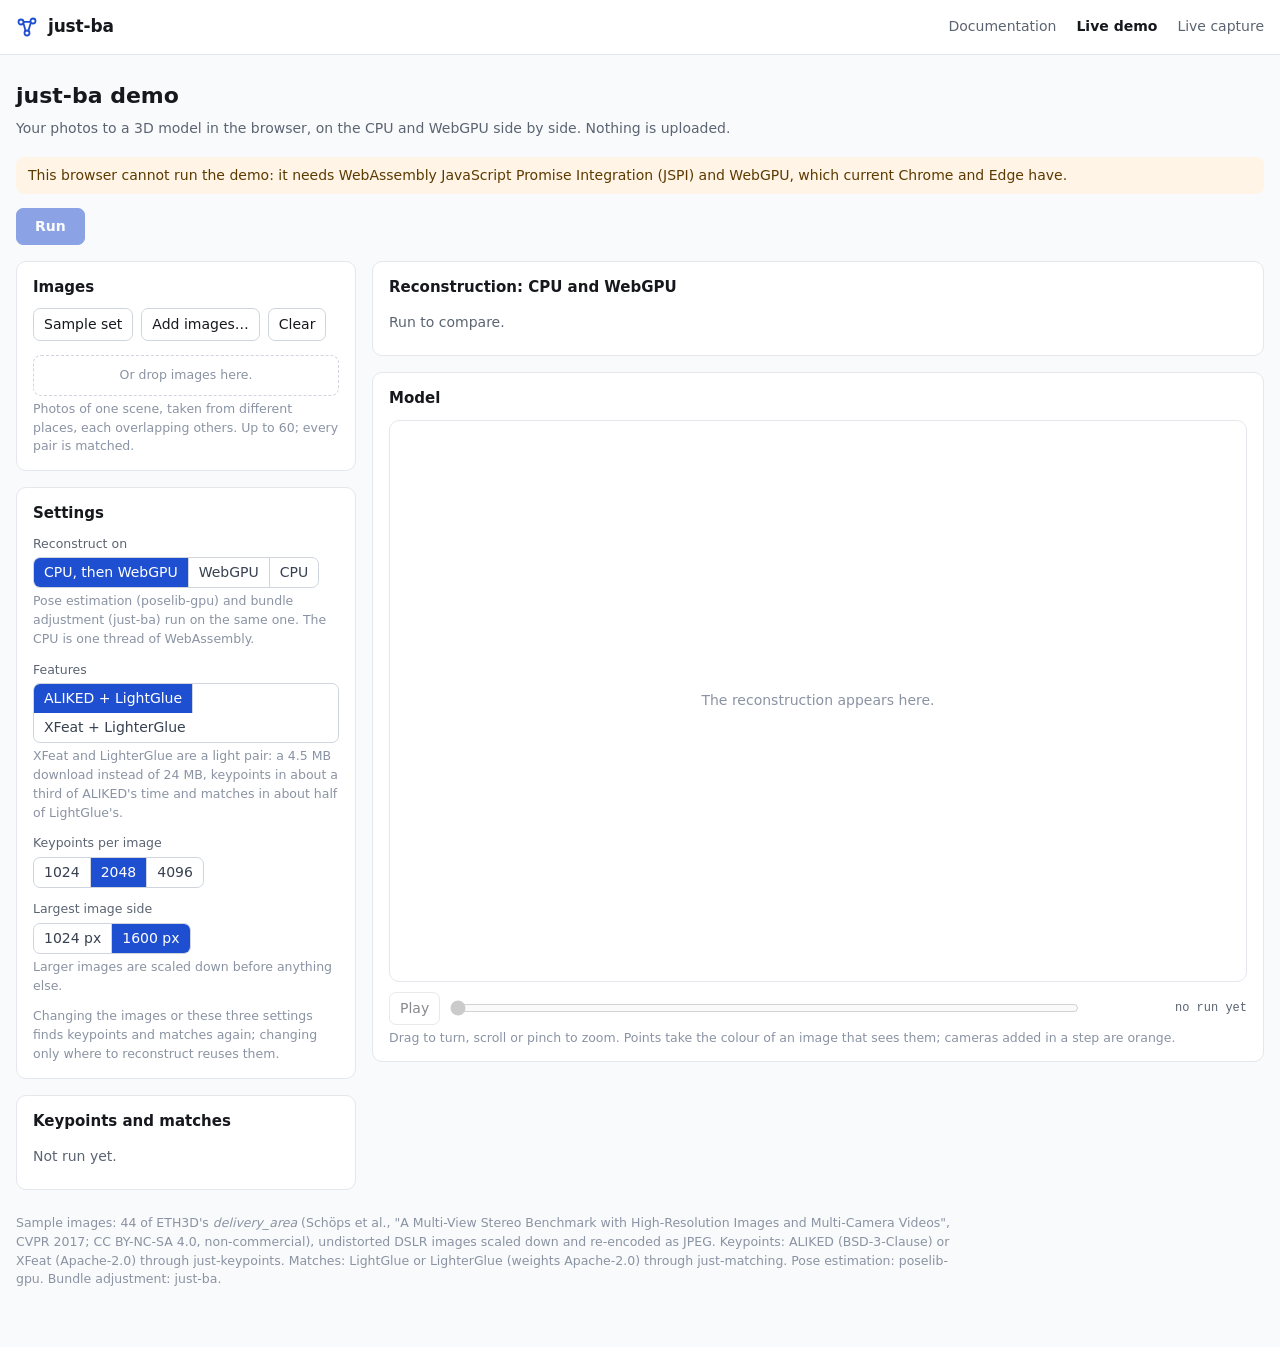
==== demo/web/index.html @ ca1327f6 "Demo: just-matching's module with the tuned LighterGlue attention re-pinned Co-Authored-By: Claude O" ====
<!doctype html>
<html lang="en">
<head>
<meta charset="utf-8">
<meta name="viewport" content="width=device-width, initial-scale=1">
<meta name="color-scheme" content="light dark">
<title>Live demo · just-ba</title>
<meta name="description" content="Structure from motion on your photos in the browser: keypoints and matches on WebGPU, then incremental reconstruction with just-ba's bundle adjustment on the CPU or WebGPU, timed side by side.">
<link rel="modulepreload" href="jba_demo.js">
<style>
  :root {
    --page: #f9fafb; --panel: #ffffff; --text: #16181d; --body: #374151; --muted: #5b6472; --faint: #8a93a3;
    --line: #e4e7ec; --field: #d0d5dd; --empty: #eef0f3; --accent: #1f4fd1; --on-accent: #ffffff;
    --ok: #0f7a4a; --bad: #b42318; --warn-bg: #fff4e5; --warn-text: #5c3a00;
    --view: #ffffff; --point: #6b7280; --cam: #16181d; --cam-new: #d9480f; --bar: #1f4fd1; --bar-2: #9aa3b2;
    --sans: Inter, system-ui, -apple-system, "Segoe UI", sans-serif;
    --mono: "IBM Plex Mono", ui-monospace, SFMono-Regular, Menlo, Consolas, monospace;
  }
  @media (prefers-color-scheme: dark) {
    :root {
      --page: #0f1115; --panel: #161a20; --text: #eef0f3; --body: #c9ced6; --muted: #9aa3b2; --faint: #7c8594;
      --line: #262b33; --field: #343b46; --empty: #1c2128; --accent: #7aa2ff; --on-accent: #0f1115;
      --ok: #a5d6a7; --bad: #ff8a80; --warn-bg: #2a1d0c; --warn-text: #f3d9b1;
      --view: #0b0d11; --point: #8a93a3; --cam: #eef0f3; --cam-new: #ff8a50; --bar: #7aa2ff; --bar-2: #5b6472;
    }
  }
  * { box-sizing: border-box; }
  [hidden] { display: none !important; }
  body { margin: 0; background: var(--page); color: var(--body); font: 14px/1.5 var(--sans); }
  a { color: var(--accent); }

  /* The site's top bar, as on the documentation pages. */
  .jb-skip { position: absolute; left: -9999px; top: 8px; z-index: 10; }
  .jb-skip:focus { left: 12px; background: var(--panel); padding: 6px 12px; border-radius: 6px; border: 1px solid var(--line); }
  .jb-top { border-bottom: 1px solid var(--line); background: var(--panel); }
  .jb-top-in { max-width: 1320px; margin: 0 auto; padding: 14px 16px; display: flex; flex-wrap: wrap; align-items: center; gap: 12px 20px; }
  .jb-top a { text-decoration: none; }
  .jb-top a:hover { text-decoration: underline; }
  a.jb-brand { display: flex; align-items: center; gap: 10px; color: var(--text); font-weight: 700; font-size: 17px; letter-spacing: -0.01em; }
  a.jb-brand:hover { text-decoration: none; }
  .jb-brand svg { color: var(--accent); }
  .jb-grow { flex: 1 1 60px; }
  a.jb-toplink { font-size: 14px; color: var(--muted); }
  a.jb-toplink[aria-current="page"] { color: var(--text); font-weight: 600; }

  main { max-width: 1320px; margin: 0 auto; padding: 24px 16px 48px; }
  h1 { color: var(--text); font-size: 22px; margin: 0 0 6px; }
  h2 { color: var(--text); font-size: 15px; margin: 0 0 10px; }
  p { margin: 4px 0 10px; }
  .lede { color: var(--muted); max-width: 90ch; margin-bottom: 18px; }
  .notice { background: var(--warn-bg); color: var(--warn-text); border-radius: 8px; padding: 8px 12px; margin: 0 0 14px; }
  .runbar { display: flex; flex-wrap: wrap; align-items: center; gap: 10px 14px; margin-bottom: 16px; }
  #status { color: var(--text); font-weight: 500; }
  #status.error { color: var(--bad); }
  progress { width: 220px; height: 8px; accent-color: var(--accent); }
  .layout { display: grid; grid-template-columns: 340px minmax(0, 1fr); gap: 16px; align-items: start; }
  @media (max-width: 920px) { .layout { grid-template-columns: minmax(0, 1fr); } }
  .panel { background: var(--panel); border: 1px solid var(--line); border-radius: 10px; padding: 14px 16px; margin-bottom: 16px; }
  .field { margin: 0 0 12px; }
  .field > .label { display: block; color: var(--muted); font-size: 12.5px; margin-bottom: 4px; }
  .hint { color: var(--faint); font-size: 12.5px; margin: 4px 0 0; }
  .row { display: flex; gap: 8px; flex-wrap: wrap; align-items: center; }
  button, select {
    font: inherit; color: var(--text); background: var(--panel); border: 1px solid var(--field); border-radius: 7px; padding: 5px 10px;
  }
  button { cursor: pointer; }
  button:hover:not(:disabled) { border-color: var(--faint); }
  button:disabled { opacity: 0.5; cursor: default; }
  button.primary { background: var(--accent); color: var(--on-accent); border-color: var(--accent); font-weight: 600; padding: 7px 18px; }
  .seg { display: inline-flex; border: 1px solid var(--field); border-radius: 7px; overflow: hidden; flex-wrap: wrap; }
  .seg label { padding: 4px 10px; cursor: pointer; border-right: 1px solid var(--field); user-select: none; }
  .seg label:last-child { border-right: 0; }
  .seg input { position: absolute; opacity: 0; pointer-events: none; }
  .seg label:has(input:checked) { background: var(--accent); color: var(--on-accent); }
  .seg label:has(input:disabled) { opacity: 0.45; cursor: default; }
  .seg label:has(input:focus-visible) { outline: 2px solid var(--accent); outline-offset: -2px; }
  .thumbs { display: grid; grid-template-columns: repeat(auto-fill, minmax(58px, 1fr)); gap: 5px; margin: 10px 0 4px; max-height: 330px; overflow-y: auto; }
  .thumb { position: relative; aspect-ratio: 3 / 2; border-radius: 5px; overflow: hidden; background: var(--empty); }
  .thumb canvas { width: 100%; height: 100%; display: block; }
  .thumb span { position: absolute; left: 3px; bottom: 3px; font-size: 10.5px; line-height: 1; padding: 2px 4px; border-radius: 4px;
                background: rgba(0, 0, 0, 0.6); color: #fff; font-variant-numeric: tabular-nums; }
  .thumb.out canvas { opacity: 0.3; }
  .thumb.out::after { content: "not registered"; position: absolute; inset: auto 0 0 0; top: 30%; text-align: center; font-size: 10px; color: var(--bad); font-weight: 600; }
  .drop { border: 1.5px dashed var(--field); border-radius: 8px; padding: 10px; text-align: center; color: var(--faint); font-size: 12.5px; }
  .drop.over { border-color: var(--accent); color: var(--accent); }
  table { border-collapse: collapse; width: 100%; font-variant-numeric: tabular-nums; }
  th, td { padding: 4px 8px 4px 0; border-bottom: 1px solid var(--line); text-align: left; vertical-align: baseline; }
  th { color: var(--muted); font-weight: 500; font-size: 12.5px; }
  td.n, th.n { text-align: right; font-family: var(--mono); font-size: 12.5px; color: var(--text); padding-right: 0; padding-left: 8px; }
  th.n { font-family: var(--sans); color: var(--muted); }
  tr:last-child td { border-bottom: 0; }
  tr.total td { font-weight: 600; }
  td.speed { color: var(--ok); }
  .muted { color: var(--muted); }
  .bars { margin-top: 12px; display: grid; grid-template-columns: max-content minmax(0, 1fr) max-content; gap: 6px 10px; align-items: center; font-size: 12.5px; }
  .bars .track { height: 14px; background: var(--empty); border-radius: 4px; overflow: hidden; }
  .bars .fill { height: 100%; background: var(--bar); border-radius: 4px; }
  .bars .fill.cpu { background: var(--bar-2); }
  .bars .v { font-family: var(--mono); color: var(--text); }
  .view { position: relative; border: 1px solid var(--line); border-radius: 10px; overflow: hidden; background: var(--view); }
  #view { display: block; width: 100%; height: 560px; touch-action: none; cursor: grab; }
  @media (max-width: 920px) { #view { height: 380px; } }
  .viewhead { display: flex; flex-wrap: wrap; justify-content: space-between; align-items: center; gap: 8px; margin-bottom: 10px; }
  .viewhead h2 { margin: 0; }
  .overlay { position: absolute; left: 10px; top: 8px; font-size: 12px; color: var(--muted); pointer-events: none; }
  .empty { position: absolute; inset: 0; display: flex; align-items: center; justify-content: center; color: var(--faint); pointer-events: none; }
  .stepbar { display: flex; gap: 8px; align-items: center; margin-top: 10px; }
  .stepbar input { flex: 1; accent-color: var(--accent); }
  .stepbar span { font-family: var(--mono); font-size: 12px; min-width: 22ch; text-align: right; color: var(--muted); }
  .credits { color: var(--faint); font-size: 12.5px; margin-top: 8px; max-width: 120ch; }
</style>
</head>
<body>
<a class="jb-skip" href="#content">Skip to content</a>
<header class="jb-top">
  <div class="jb-top-in">
    <a class="jb-brand" href="../index.html">
      <svg width="22" height="22" viewBox="0 0 22 22" aria-hidden="true" fill="none" stroke="currentColor" stroke-width="1.8"><circle cx="5" cy="6" r="2.5"></circle><circle cx="17" cy="5" r="2.5"></circle><circle cx="11" cy="17" r="2.5"></circle><path d="M7.3 6.8 9.6 15M14.9 6.6 12.3 15M7.5 5.8h7"></path></svg>
      <span>just-ba</span>
    </a>
    <span class="jb-grow"></span>
    <a class="jb-toplink" href="../index.html">Documentation</a>
    <a class="jb-toplink" href="index.html" aria-current="page">Live demo</a>
    <a class="jb-toplink" href="capture.html">Live capture</a>
  </div>
</header>

<main id="content">
  <h1>just-ba demo</h1>
  <p class="lede">Your photos to a 3D model in the browser, on the CPU and WebGPU side by side. Nothing is uploaded.</p>
  <div id="notice" class="notice" hidden></div>

  <div class="runbar">
    <button id="run" class="primary" disabled>Run</button>
    <button id="stop" hidden>Stop</button>
    <span id="status">Loading…</span>
    <progress id="progress" hidden></progress>
  </div>

  <div class="layout">
    <div>
      <section class="panel">
        <h2>Images</h2>
        <div class="row">
          <button id="samples">Sample set</button>
          <button id="add">Add images…</button>
          <button id="clear">Clear</button>
          <input id="files" type="file" accept="image/*" multiple hidden>
        </div>
        <div id="thumbs" class="thumbs"></div>
        <div id="drop" class="drop">Or drop images here.</div>
        <p class="hint">Photos of one scene, taken from different places, each overlapping others. Up to 60; every pair is matched.</p>
      </section>

      <section class="panel">
        <h2>Settings</h2>
        <div class="field">
          <span class="label">Reconstruct on</span>
          <div class="seg" id="backends">
            <label><input type="radio" name="backends" value="both" checked>CPU, then WebGPU</label>
            <label><input type="radio" name="backends" value="webgpu">WebGPU</label>
            <label><input type="radio" name="backends" value="cpu">CPU</label>
          </div>
          <p class="hint">Pose estimation (poselib-gpu) and bundle adjustment (just-ba) run on the same one. The CPU is one
            thread of WebAssembly.</p>
        </div>
        <div class="field">
          <span class="label">Features</span>
          <div class="seg">
            <label><input type="radio" name="features" value="aliked" checked>ALIKED + LightGlue</label>
            <label><input type="radio" name="features" value="xfeat">XFeat + LighterGlue</label>
          </div>
          <p class="hint">XFeat and LighterGlue are a light pair: a 4.5 MB download instead of 24 MB, keypoints in
            about a third of ALIKED's time and matches in about half of LightGlue's.</p>
        </div>
        <div class="field">
          <span class="label">Keypoints per image</span>
          <div class="seg">
            <label><input type="radio" name="keypoints" value="1024">1024</label>
            <label><input type="radio" name="keypoints" value="2048" checked>2048</label>
            <label><input type="radio" name="keypoints" value="4096">4096</label>
          </div>
        </div>
        <div class="field">
          <span class="label">Largest image side</span>
          <div class="seg">
            <label><input type="radio" name="side" value="1024">1024 px</label>
            <label><input type="radio" name="side" value="1600" checked>1600 px</label>
          </div>
          <p class="hint">Larger images are scaled down before anything else.</p>
        </div>
        <p class="hint">Changing the images or these three settings finds keypoints and matches again; changing only where to
          reconstruct reuses them.</p>
      </section>

      <section class="panel">
        <h2>Keypoints and matches</h2>
        <table id="match-times"><tr><td class="muted">Not run yet.</td></tr></table>
        <p class="hint" id="gpu-info"></p>
      </section>
    </div>

    <div>
      <section class="panel">
        <h2>Reconstruction: CPU and WebGPU</h2>
        <table id="compare"><tr><td class="muted">Run to compare.</td></tr></table>
        <div id="bars" class="bars" hidden></div>
        <p class="hint" id="compare-note"></p>
      </section>

      <section class="panel">
        <div class="viewhead">
          <h2>Model</h2>
          <div class="seg" id="shown" hidden>
            <label><input type="radio" name="shown" value="cpu">CPU's</label>
            <label><input type="radio" name="shown" value="webgpu">WebGPU's</label>
          </div>
        </div>
        <div class="view">
          <canvas id="view"></canvas>
          <div id="overlay" class="overlay"></div>
          <div id="empty" class="empty">The reconstruction appears here.</div>
        </div>
        <div class="stepbar">
          <button id="play" disabled>Play</button>
          <input id="step" type="range" min="0" max="0" value="0" disabled aria-label="Step">
          <span id="step-label">no run yet</span>
        </div>
        <p class="hint">Drag to turn, scroll or pinch to zoom. Points take the colour of an image that sees them; cameras
          added in a step are orange.</p>
      </section>
    </div>
  </div>

  <p class="credits">Sample images: 44 of ETH3D's <em>delivery_area</em> (Schöps et al., "A Multi-View Stereo Benchmark
    with High-Resolution Images and Multi-Camera Videos", CVPR 2017; CC BY-NC-SA 4.0, non-commercial), undistorted
    DSLR images scaled down and re-encoded as JPEG. Keypoints: ALIKED (BSD-3-Clause) or XFeat (Apache-2.0) through
    just-keypoints. Matches: LightGlue or LighterGlue (weights Apache-2.0) through just-matching. Pose estimation: poselib-gpu. Bundle adjustment: just-ba.</p>
</main>

<script type="module" src="demo.js"></script>
</body>
</html>
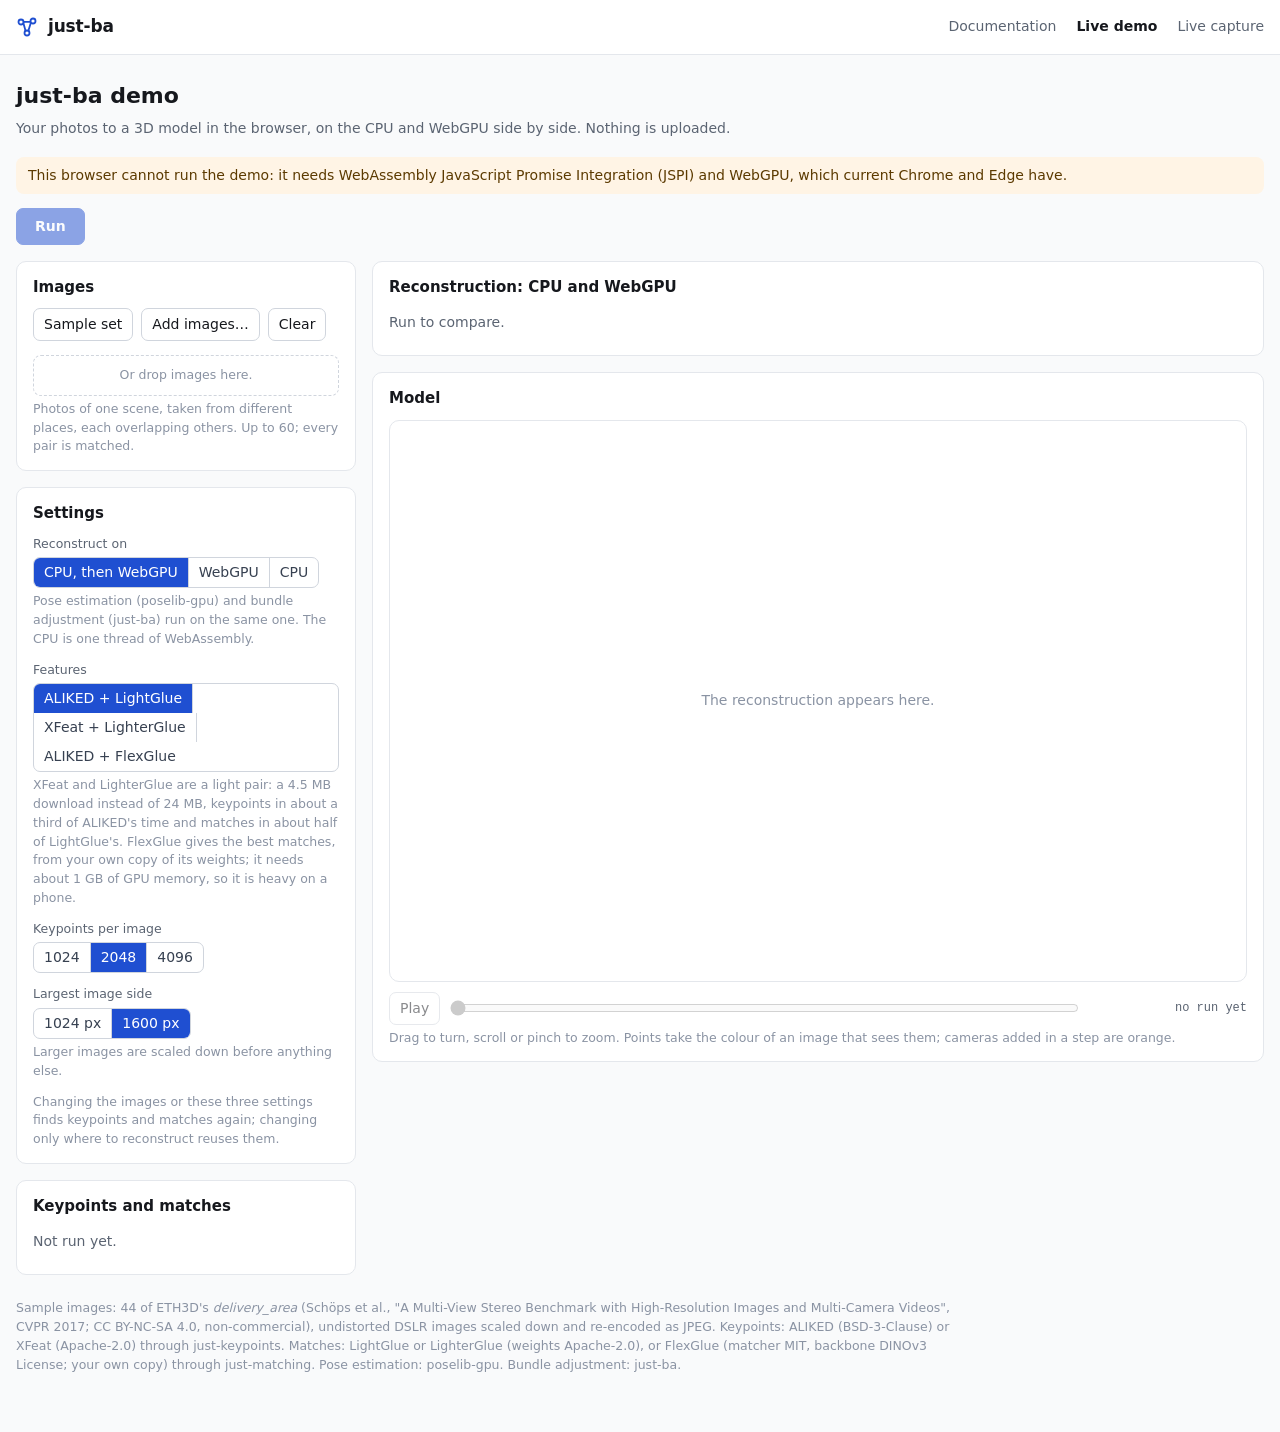
==== commit 562f5785: "Live demo: ALIKED + FlexGlue, from the visitor's own weights (D160) The live demo offered only ALIKE" ====
--- a/demo/web/index.html
+++ b/demo/web/index.html
@@ -83,6 +83,10 @@
   .thumb.out::after { content: "not registered"; position: absolute; inset: auto 0 0 0; top: 30%; text-align: center; font-size: 10px; color: var(--bad); font-weight: 600; }
   .drop { border: 1.5px dashed var(--field); border-radius: 8px; padding: 10px; text-align: center; color: var(--faint); font-size: 12.5px; }
   .drop.over { border-color: var(--accent); color: var(--accent); }
+  .ok { color: var(--ok); font-weight: 600; }
+  .licence { max-height: 140px; overflow-y: auto; border: 1px solid var(--line); border-radius: 8px; padding: 8px 10px; font-size: 12.5px; color: var(--muted); margin: 8px 0; }
+  #flexglue { margin-top: 10px; padding-top: 10px; border-top: 1px solid var(--line); }
+  #flexglue .drop { margin-top: 8px; }
   table { border-collapse: collapse; width: 100%; font-variant-numeric: tabular-nums; }
   th, td { padding: 4px 8px 4px 0; border-bottom: 1px solid var(--line); text-align: left; vertical-align: baseline; }
   th { color: var(--muted); font-weight: 500; font-size: 12.5px; }
@@ -169,9 +173,35 @@
           <div class="seg">
             <label><input type="radio" name="features" value="aliked" checked>ALIKED + LightGlue</label>
             <label><input type="radio" name="features" value="xfeat">XFeat + LighterGlue</label>
+            <label><input type="radio" name="features" value="flexglue">ALIKED + FlexGlue</label>
           </div>
           <p class="hint">XFeat and LighterGlue are a light pair: a 4.5 MB download instead of 24 MB, keypoints in
-            about a third of ALIKED's time and matches in about half of LightGlue's.</p>
+            about a third of ALIKED's time and matches in about half of LightGlue's. FlexGlue gives the best matches,
+            from your own copy of its weights; it needs about 1 GB of GPU memory, so it is heavy on a phone.</p>
+          <div id="flexglue" hidden>
+            <p id="fg-status" class="muted"></p>
+            <div id="fg-get" hidden>
+              <p>FlexGlue's weights are not served by this page: its backbone is under Meta's DINOv3 License. Download
+                <code>flexglue.pth</code> (567 MB) from <a href="https://github.com/cvg/FlexGlue/releases/tag/v0.1" target="_blank" rel="noopener">FlexGlue's release</a>
+                and give it to the page below. It is checked, converted to half precision (284 MB) and kept in this
+                browser, so it is needed only once (the live capture uses the same copy).</p>
+              <label class="row"><input type="checkbox" id="fg-accept"> I accept the licences below, under which I use FlexGlue's weights.</label>
+              <div class="licence">
+                <p><strong>DINOv3 License</strong> (Meta), for the backbone: the weights may be used, copied and modified,
+                  with this agreement passed on to anyone they are given to; research using them must acknowledge them; use
+                  must comply with trade controls, and not for military, nuclear, espionage or weapons purposes.
+                  <a href="https://github.com/cvg/FlexGlue/blob/99920296d082c9405ebfd612d674efe288e74881/DINOv3_LICENSE.md" target="_blank" rel="noopener">Read the full licence</a>.</p>
+                <p><strong>MIT licence</strong>, for FlexGlue's matcher.
+                  <a href="https://github.com/cvg/FlexGlue/blob/99920296d082c9405ebfd612d674efe288e74881/LICENSE" target="_blank" rel="noopener">Read it</a>.</p>
+              </div>
+              <div class="row">
+                <button id="fg-pick" disabled>Choose flexglue.pth…</button>
+                <input id="fg-file" type="file" accept=".pth" hidden>
+              </div>
+              <div id="fg-drop" class="drop">Or drop flexglue.pth here.</div>
+            </div>
+            <div class="row" style="margin-top:8px"><button id="fg-remove" hidden>Remove from this browser</button></div>
+          </div>
         </div>
         <div class="field">
           <span class="label">Keypoints per image</span>
@@ -235,7 +265,8 @@
   <p class="credits">Sample images: 44 of ETH3D's <em>delivery_area</em> (Schöps et al., "A Multi-View Stereo Benchmark
     with High-Resolution Images and Multi-Camera Videos", CVPR 2017; CC BY-NC-SA 4.0, non-commercial), undistorted
     DSLR images scaled down and re-encoded as JPEG. Keypoints: ALIKED (BSD-3-Clause) or XFeat (Apache-2.0) through
-    just-keypoints. Matches: LightGlue or LighterGlue (weights Apache-2.0) through just-matching. Pose estimation: poselib-gpu. Bundle adjustment: just-ba.</p>
+    just-keypoints. Matches: LightGlue or LighterGlue (weights Apache-2.0), or FlexGlue (matcher MIT, backbone DINOv3
+    License; your own copy) through just-matching. Pose estimation: poselib-gpu. Bundle adjustment: just-ba.</p>
 </main>
 
 <script type="module" src="demo.js"></script>
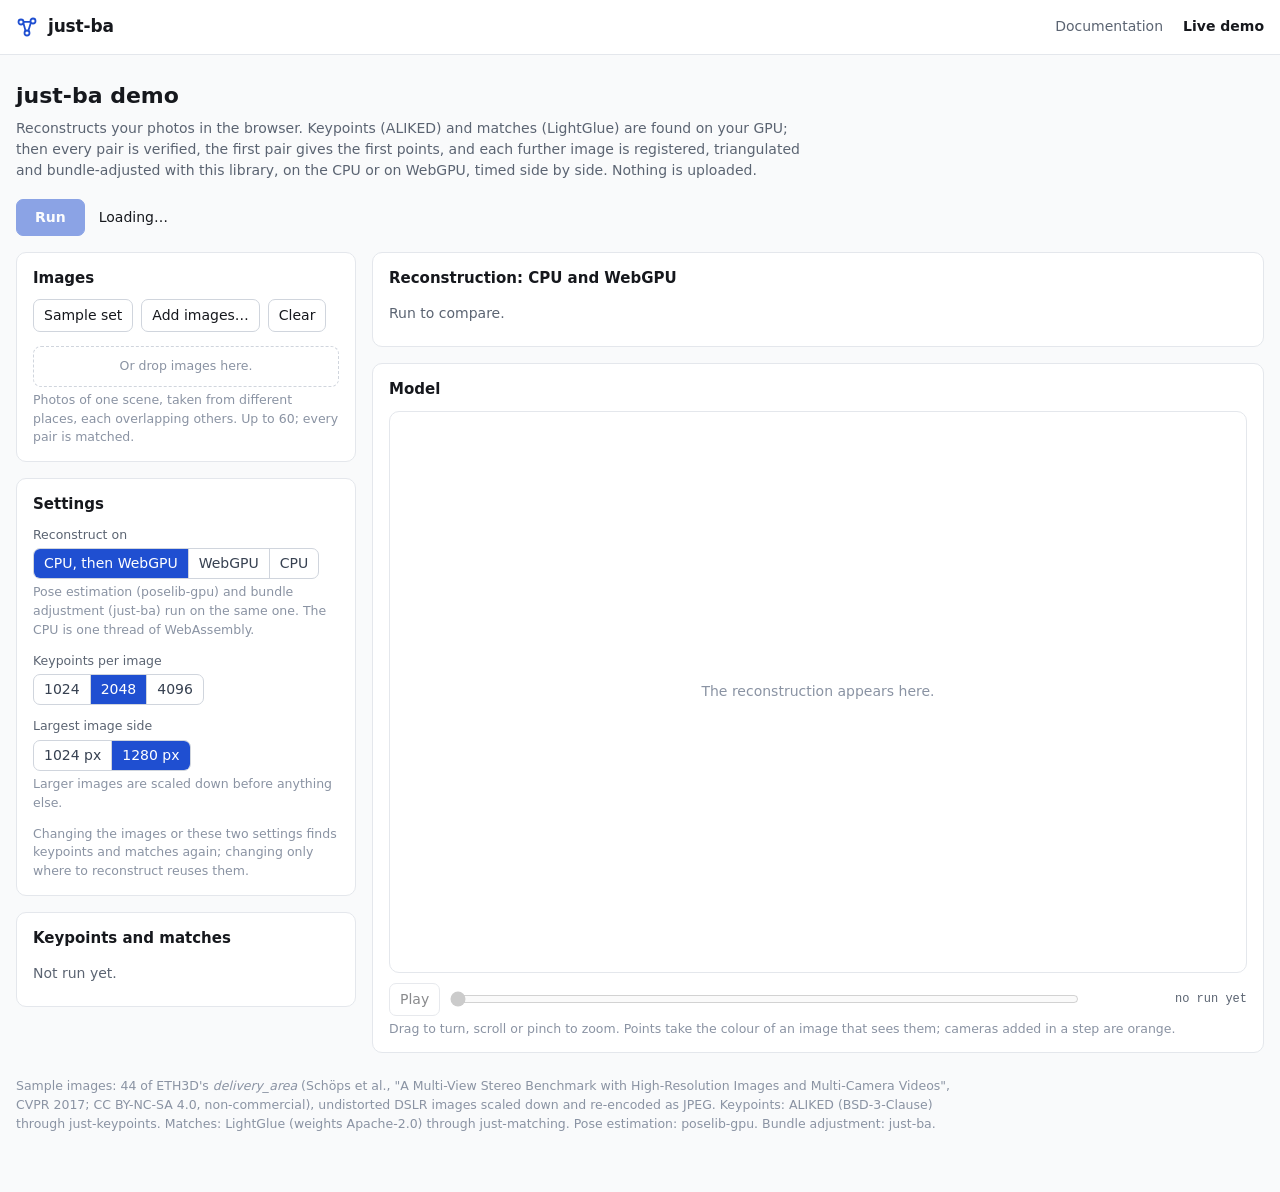
==== commit 93e34259: "Live demo: image size options 1024 and 1280 px, matching the sample set The size setting only scales" ====
--- a/demo/web/index.html
+++ b/demo/web/index.html
@@ -83,10 +83,6 @@
   .thumb.out::after { content: "not registered"; position: absolute; inset: auto 0 0 0; top: 30%; text-align: center; font-size: 10px; color: var(--bad); font-weight: 600; }
   .drop { border: 1.5px dashed var(--field); border-radius: 8px; padding: 10px; text-align: center; color: var(--faint); font-size: 12.5px; }
   .drop.over { border-color: var(--accent); color: var(--accent); }
-  .ok { color: var(--ok); font-weight: 600; }
-  .licence { max-height: 140px; overflow-y: auto; border: 1px solid var(--line); border-radius: 8px; padding: 8px 10px; font-size: 12.5px; color: var(--muted); margin: 8px 0; }
-  #flexglue { margin-top: 10px; padding-top: 10px; border-top: 1px solid var(--line); }
-  #flexglue .drop { margin-top: 8px; }
   table { border-collapse: collapse; width: 100%; font-variant-numeric: tabular-nums; }
   th, td { padding: 4px 8px 4px 0; border-bottom: 1px solid var(--line); text-align: left; vertical-align: baseline; }
   th { color: var(--muted); font-weight: 500; font-size: 12.5px; }
@@ -125,13 +121,14 @@
     <span class="jb-grow"></span>
     <a class="jb-toplink" href="../index.html">Documentation</a>
     <a class="jb-toplink" href="index.html" aria-current="page">Live demo</a>
-    <a class="jb-toplink" href="capture.html">Live capture</a>
   </div>
 </header>
 
 <main id="content">
   <h1>just-ba demo</h1>
-  <p class="lede">Your photos to a 3D model in the browser, on the CPU and WebGPU side by side. Nothing is uploaded.</p>
+  <p class="lede">Reconstructs your photos in the browser. Keypoints (ALIKED) and matches (LightGlue) are found on your
+    GPU; then every pair is verified, the first pair gives the first points, and each further image is registered,
+    triangulated and bundle-adjusted with this library, on the CPU or on WebGPU, timed side by side. Nothing is uploaded.</p>
   <div id="notice" class="notice" hidden></div>
 
   <div class="runbar">
@@ -169,41 +166,6 @@
             thread of WebAssembly.</p>
         </div>
         <div class="field">
-          <span class="label">Features</span>
-          <div class="seg">
-            <label><input type="radio" name="features" value="aliked" checked>ALIKED + LightGlue</label>
-            <label><input type="radio" name="features" value="xfeat">XFeat + LighterGlue</label>
-            <label><input type="radio" name="features" value="flexglue">ALIKED + FlexGlue</label>
-          </div>
-          <p class="hint">XFeat and LighterGlue are a light pair: a 4.5 MB download instead of 24 MB, keypoints in
-            about a third of ALIKED's time and matches in about half of LightGlue's. FlexGlue gives the best matches,
-            from your own copy of its weights; it needs about 1 GB of GPU memory, so it is heavy on a phone.</p>
-          <div id="flexglue" hidden>
-            <p id="fg-status" class="muted"></p>
-            <div id="fg-get" hidden>
-              <p>FlexGlue's weights are not served by this page: its backbone is under Meta's DINOv3 License. Download
-                <code>flexglue.pth</code> (567 MB) from <a href="https://github.com/cvg/FlexGlue/releases/tag/v0.1" target="_blank" rel="noopener">FlexGlue's release</a>
-                and give it to the page below. It is checked, converted to half precision (284 MB) and kept in this
-                browser, so it is needed only once (the live capture uses the same copy).</p>
-              <label class="row"><input type="checkbox" id="fg-accept"> I accept the licences below, under which I use FlexGlue's weights.</label>
-              <div class="licence">
-                <p><strong>DINOv3 License</strong> (Meta), for the backbone: the weights may be used, copied and modified,
-                  with this agreement passed on to anyone they are given to; research using them must acknowledge them; use
-                  must comply with trade controls, and not for military, nuclear, espionage or weapons purposes.
-                  <a href="https://github.com/cvg/FlexGlue/blob/99920296d082c9405ebfd612d674efe288e74881/DINOv3_LICENSE.md" target="_blank" rel="noopener">Read the full licence</a>.</p>
-                <p><strong>MIT licence</strong>, for FlexGlue's matcher.
-                  <a href="https://github.com/cvg/FlexGlue/blob/99920296d082c9405ebfd612d674efe288e74881/LICENSE" target="_blank" rel="noopener">Read it</a>.</p>
-              </div>
-              <div class="row">
-                <button id="fg-pick" disabled>Choose flexglue.pth…</button>
-                <input id="fg-file" type="file" accept=".pth" hidden>
-              </div>
-              <div id="fg-drop" class="drop">Or drop flexglue.pth here.</div>
-            </div>
-            <div class="row" style="margin-top:8px"><button id="fg-remove" hidden>Remove from this browser</button></div>
-          </div>
-        </div>
-        <div class="field">
           <span class="label">Keypoints per image</span>
           <div class="seg">
             <label><input type="radio" name="keypoints" value="1024">1024</label>
@@ -215,11 +177,11 @@
           <span class="label">Largest image side</span>
           <div class="seg">
             <label><input type="radio" name="side" value="1024">1024 px</label>
-            <label><input type="radio" name="side" value="1600" checked>1600 px</label>
+            <label><input type="radio" name="side" value="1280" checked>1280 px</label>
           </div>
           <p class="hint">Larger images are scaled down before anything else.</p>
         </div>
-        <p class="hint">Changing the images or these three settings finds keypoints and matches again; changing only where to
+        <p class="hint">Changing the images or these two settings finds keypoints and matches again; changing only where to
           reconstruct reuses them.</p>
       </section>
 
@@ -264,9 +226,8 @@
 
   <p class="credits">Sample images: 44 of ETH3D's <em>delivery_area</em> (Schöps et al., "A Multi-View Stereo Benchmark
     with High-Resolution Images and Multi-Camera Videos", CVPR 2017; CC BY-NC-SA 4.0, non-commercial), undistorted
-    DSLR images scaled down and re-encoded as JPEG. Keypoints: ALIKED (BSD-3-Clause) or XFeat (Apache-2.0) through
-    just-keypoints. Matches: LightGlue or LighterGlue (weights Apache-2.0), or FlexGlue (matcher MIT, backbone DINOv3
-    License; your own copy) through just-matching. Pose estimation: poselib-gpu. Bundle adjustment: just-ba.</p>
+    DSLR images scaled down and re-encoded as JPEG. Keypoints: ALIKED (BSD-3-Clause) through just-keypoints. Matches:
+    LightGlue (weights Apache-2.0) through just-matching. Pose estimation: poselib-gpu. Bundle adjustment: just-ba.</p>
 </main>
 
 <script type="module" src="demo.js"></script>
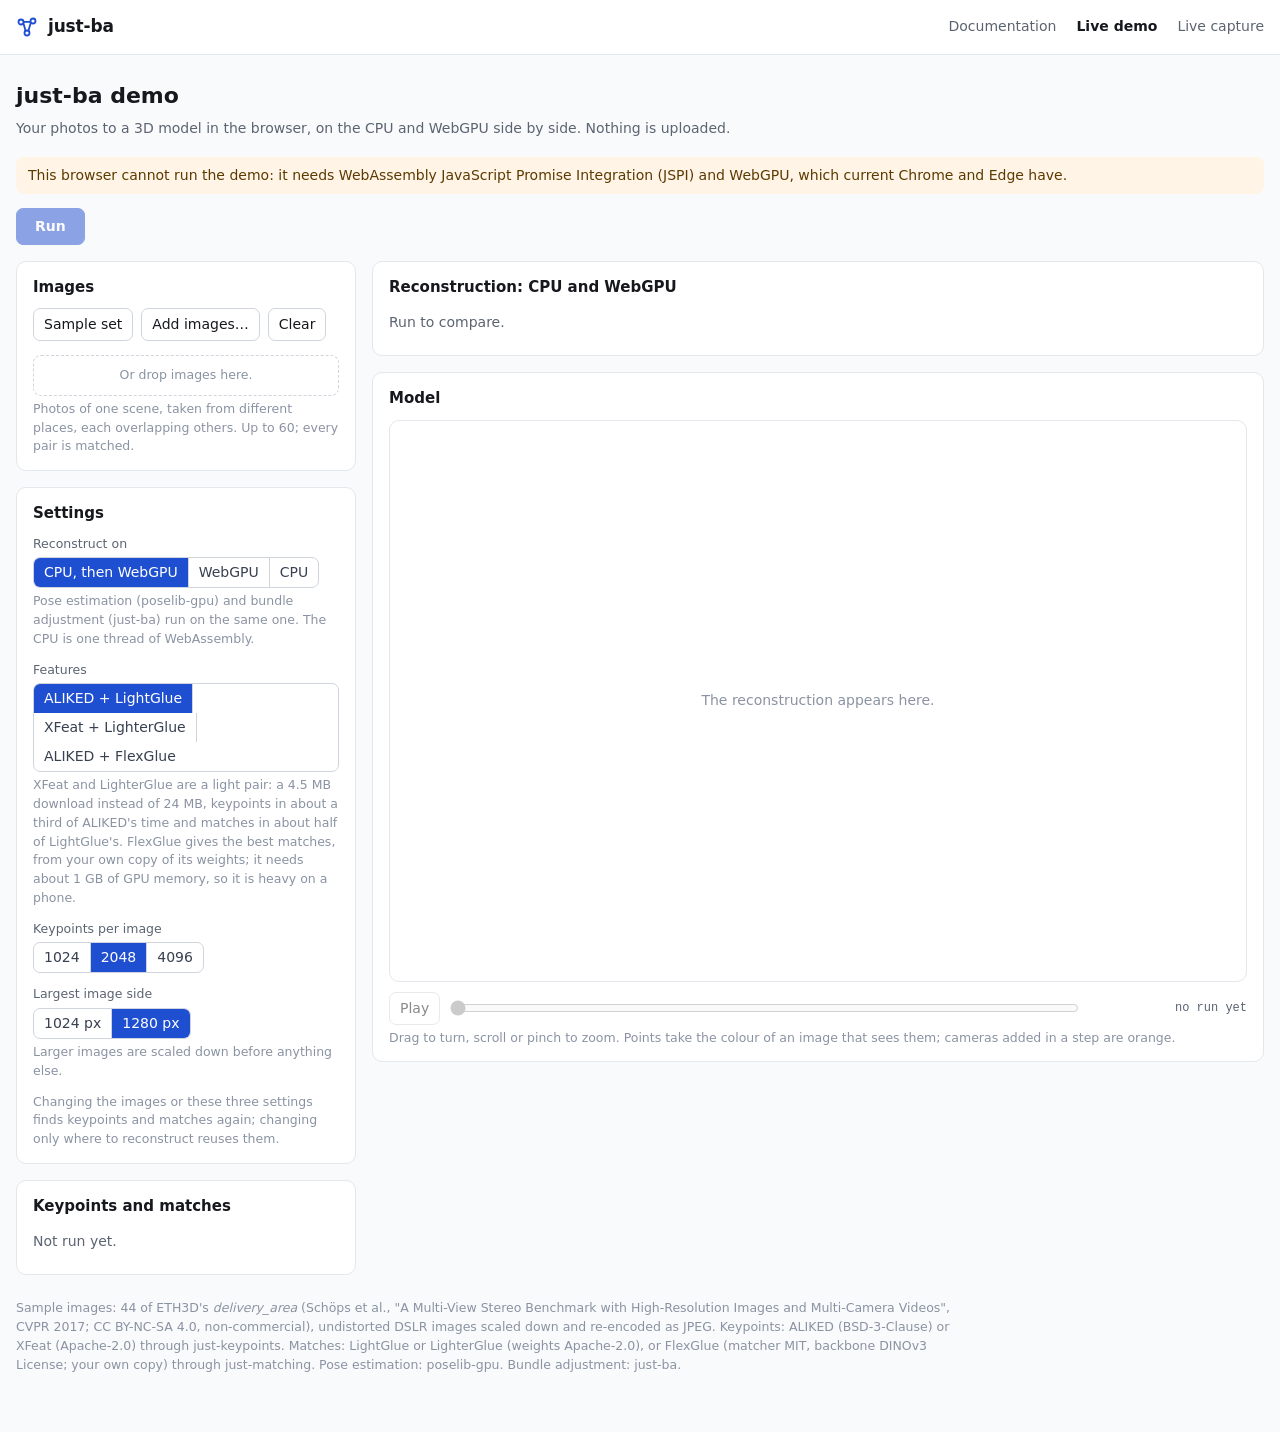
==== commit 9ab0ff42: "Merge main: the live demo already landed there (D156); keep only the 1280 px size option Every confl" ====
--- a/demo/web/index.html
+++ b/demo/web/index.html
@@ -83,6 +83,10 @@
   .thumb.out::after { content: "not registered"; position: absolute; inset: auto 0 0 0; top: 30%; text-align: center; font-size: 10px; color: var(--bad); font-weight: 600; }
   .drop { border: 1.5px dashed var(--field); border-radius: 8px; padding: 10px; text-align: center; color: var(--faint); font-size: 12.5px; }
   .drop.over { border-color: var(--accent); color: var(--accent); }
+  .ok { color: var(--ok); font-weight: 600; }
+  .licence { max-height: 140px; overflow-y: auto; border: 1px solid var(--line); border-radius: 8px; padding: 8px 10px; font-size: 12.5px; color: var(--muted); margin: 8px 0; }
+  #flexglue { margin-top: 10px; padding-top: 10px; border-top: 1px solid var(--line); }
+  #flexglue .drop { margin-top: 8px; }
   table { border-collapse: collapse; width: 100%; font-variant-numeric: tabular-nums; }
   th, td { padding: 4px 8px 4px 0; border-bottom: 1px solid var(--line); text-align: left; vertical-align: baseline; }
   th { color: var(--muted); font-weight: 500; font-size: 12.5px; }
@@ -121,14 +125,13 @@
     <span class="jb-grow"></span>
     <a class="jb-toplink" href="../index.html">Documentation</a>
     <a class="jb-toplink" href="index.html" aria-current="page">Live demo</a>
+    <a class="jb-toplink" href="capture.html">Live capture</a>
   </div>
 </header>
 
 <main id="content">
   <h1>just-ba demo</h1>
-  <p class="lede">Reconstructs your photos in the browser. Keypoints (ALIKED) and matches (LightGlue) are found on your
-    GPU; then every pair is verified, the first pair gives the first points, and each further image is registered,
-    triangulated and bundle-adjusted with this library, on the CPU or on WebGPU, timed side by side. Nothing is uploaded.</p>
+  <p class="lede">Your photos to a 3D model in the browser, on the CPU and WebGPU side by side. Nothing is uploaded.</p>
   <div id="notice" class="notice" hidden></div>
 
   <div class="runbar">
@@ -166,6 +169,41 @@
             thread of WebAssembly.</p>
         </div>
         <div class="field">
+          <span class="label">Features</span>
+          <div class="seg">
+            <label><input type="radio" name="features" value="aliked" checked>ALIKED + LightGlue</label>
+            <label><input type="radio" name="features" value="xfeat">XFeat + LighterGlue</label>
+            <label><input type="radio" name="features" value="flexglue">ALIKED + FlexGlue</label>
+          </div>
+          <p class="hint">XFeat and LighterGlue are a light pair: a 4.5 MB download instead of 24 MB, keypoints in
+            about a third of ALIKED's time and matches in about half of LightGlue's. FlexGlue gives the best matches,
+            from your own copy of its weights; it needs about 1 GB of GPU memory, so it is heavy on a phone.</p>
+          <div id="flexglue" hidden>
+            <p id="fg-status" class="muted"></p>
+            <div id="fg-get" hidden>
+              <p>FlexGlue's weights are not served by this page: its backbone is under Meta's DINOv3 License. Download
+                <code>flexglue.pth</code> (567 MB) from <a href="https://github.com/cvg/FlexGlue/releases/tag/v0.1" target="_blank" rel="noopener">FlexGlue's release</a>
+                and give it to the page below. It is checked, converted to half precision (284 MB) and kept in this
+                browser, so it is needed only once (the live capture uses the same copy).</p>
+              <label class="row"><input type="checkbox" id="fg-accept"> I accept the licences below, under which I use FlexGlue's weights.</label>
+              <div class="licence">
+                <p><strong>DINOv3 License</strong> (Meta), for the backbone: the weights may be used, copied and modified,
+                  with this agreement passed on to anyone they are given to; research using them must acknowledge them; use
+                  must comply with trade controls, and not for military, nuclear, espionage or weapons purposes.
+                  <a href="https://github.com/cvg/FlexGlue/blob/99920296d082c9405ebfd612d674efe288e74881/DINOv3_LICENSE.md" target="_blank" rel="noopener">Read the full licence</a>.</p>
+                <p><strong>MIT licence</strong>, for FlexGlue's matcher.
+                  <a href="https://github.com/cvg/FlexGlue/blob/99920296d082c9405ebfd612d674efe288e74881/LICENSE" target="_blank" rel="noopener">Read it</a>.</p>
+              </div>
+              <div class="row">
+                <button id="fg-pick" disabled>Choose flexglue.pth…</button>
+                <input id="fg-file" type="file" accept=".pth" hidden>
+              </div>
+              <div id="fg-drop" class="drop">Or drop flexglue.pth here.</div>
+            </div>
+            <div class="row" style="margin-top:8px"><button id="fg-remove" hidden>Remove from this browser</button></div>
+          </div>
+        </div>
+        <div class="field">
           <span class="label">Keypoints per image</span>
           <div class="seg">
             <label><input type="radio" name="keypoints" value="1024">1024</label>
@@ -181,7 +219,7 @@
           </div>
           <p class="hint">Larger images are scaled down before anything else.</p>
         </div>
-        <p class="hint">Changing the images or these two settings finds keypoints and matches again; changing only where to
+        <p class="hint">Changing the images or these three settings finds keypoints and matches again; changing only where to
           reconstruct reuses them.</p>
       </section>
 
@@ -226,8 +264,9 @@
 
   <p class="credits">Sample images: 44 of ETH3D's <em>delivery_area</em> (Schöps et al., "A Multi-View Stereo Benchmark
     with High-Resolution Images and Multi-Camera Videos", CVPR 2017; CC BY-NC-SA 4.0, non-commercial), undistorted
-    DSLR images scaled down and re-encoded as JPEG. Keypoints: ALIKED (BSD-3-Clause) through just-keypoints. Matches:
-    LightGlue (weights Apache-2.0) through just-matching. Pose estimation: poselib-gpu. Bundle adjustment: just-ba.</p>
+    DSLR images scaled down and re-encoded as JPEG. Keypoints: ALIKED (BSD-3-Clause) or XFeat (Apache-2.0) through
+    just-keypoints. Matches: LightGlue or LighterGlue (weights Apache-2.0), or FlexGlue (matcher MIT, backbone DINOv3
+    License; your own copy) through just-matching. Pose estimation: poselib-gpu. Bundle adjustment: just-ba.</p>
 </main>
 
 <script type="module" src="demo.js"></script>
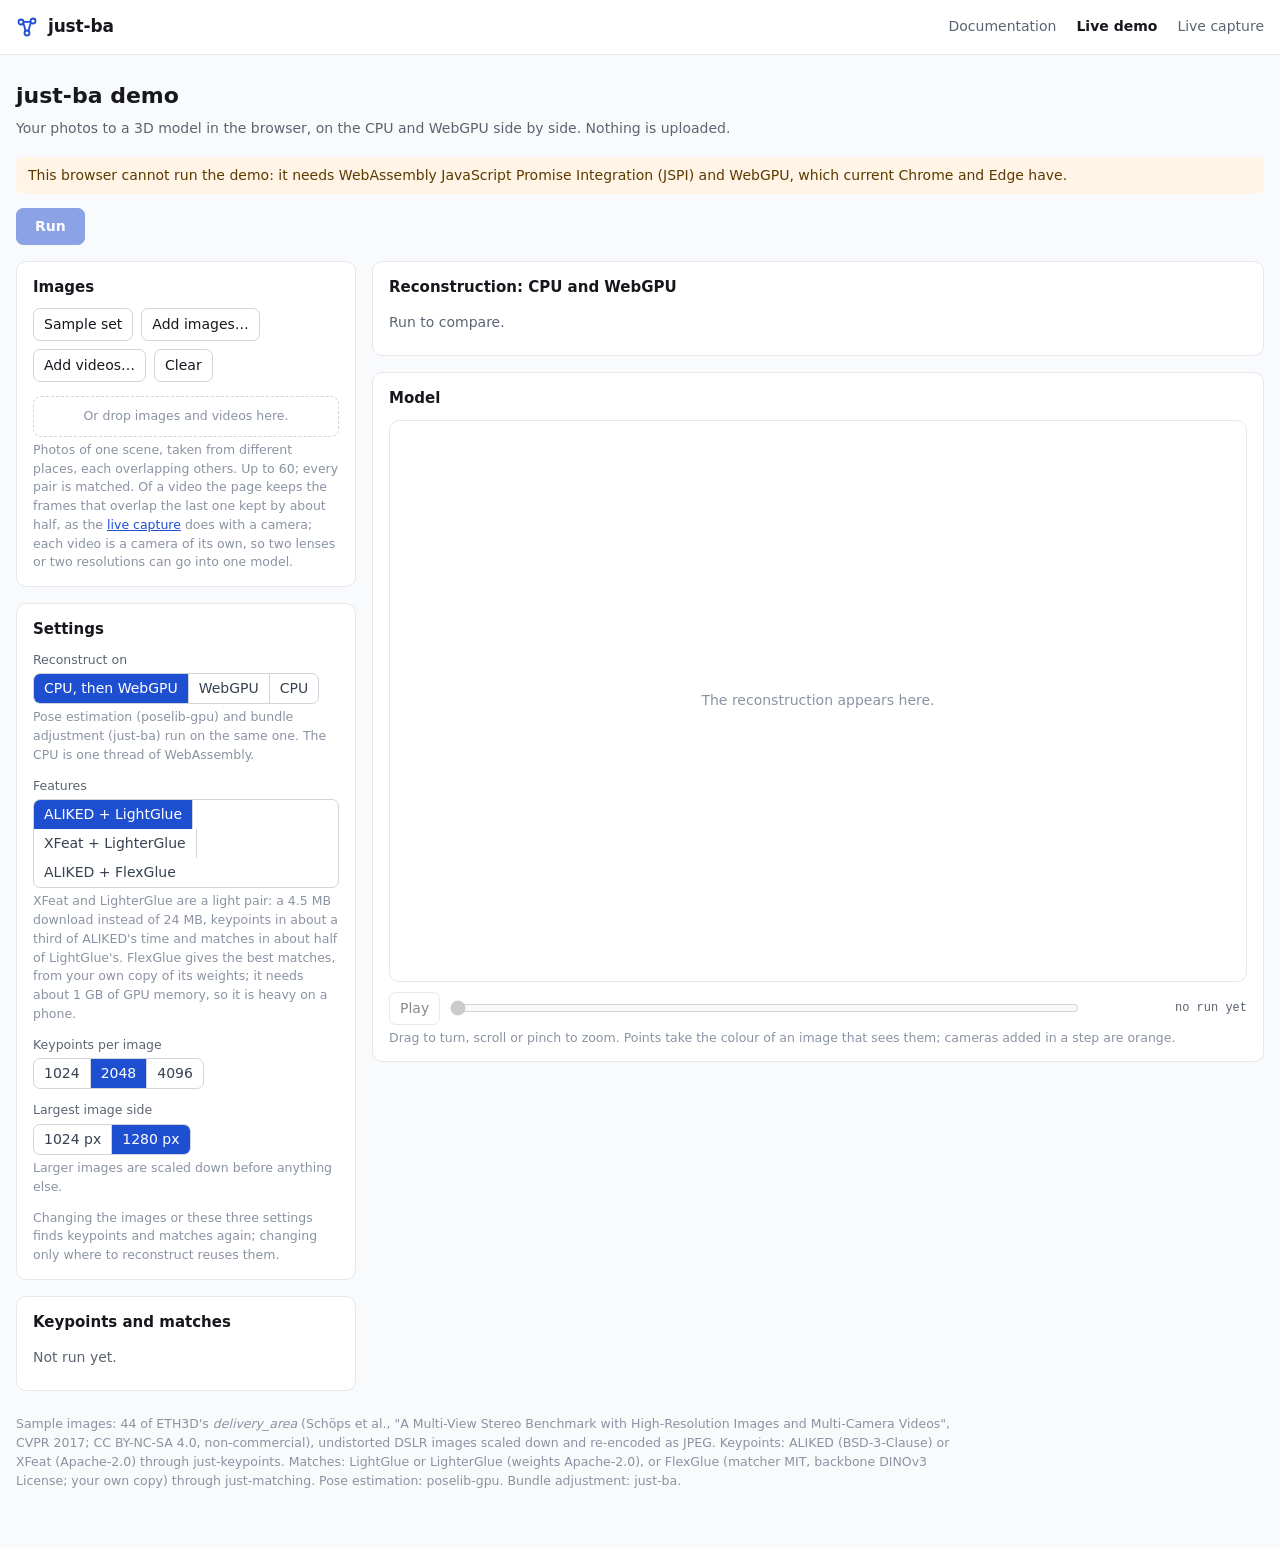
==== commit d574d09a: "Merge origin/main into wt/video-input-demo" ====
--- a/demo/web/index.html
+++ b/demo/web/index.html
@@ -79,6 +79,10 @@
   .thumb canvas { width: 100%; height: 100%; display: block; }
   .thumb span { position: absolute; left: 3px; bottom: 3px; font-size: 10.5px; line-height: 1; padding: 2px 4px; border-radius: 4px;
                 background: rgba(0, 0, 0, 0.6); color: #fff; font-variant-numeric: tabular-nums; }
+  /* A video's frames: a bar in the video's colour (the first four; then they repeat). */
+  .thumb.video::before { content: ""; position: absolute; inset: 0 0 auto 0; height: 4px; background: var(--video, var(--accent)); }
+  .thumb.video.v1 { --video: #1f9d6b; } .thumb.video.v2 { --video: #d9480f; } .thumb.video.v3 { --video: #8e44ad; } .thumb.video.v0 { --video: #c79100; }
+  #preview { display: block; width: 100%; max-height: 220px; margin: 10px 0 0; border-radius: 6px; background: #000; }
   .thumb.out canvas { opacity: 0.3; }
   .thumb.out::after { content: "not registered"; position: absolute; inset: auto 0 0 0; top: 30%; text-align: center; font-size: 10px; color: var(--bad); font-weight: 600; }
   .drop { border: 1.5px dashed var(--field); border-radius: 8px; padding: 10px; text-align: center; color: var(--faint); font-size: 12.5px; }
@@ -148,12 +152,18 @@
         <div class="row">
           <button id="samples">Sample set</button>
           <button id="add">Add images…</button>
+          <button id="add-videos">Add videos…</button>
           <button id="clear">Clear</button>
-          <input id="files" type="file" accept="image/*" multiple hidden>
-        </div>
+          <input id="files" type="file" accept="image/*,video/*" multiple hidden>
+          <input id="video-files" type="file" accept="video/*,.mp4,.mov,.m4v" multiple hidden>
+        </div>
+        <video id="preview" muted playsinline hidden></video>
         <div id="thumbs" class="thumbs"></div>
-        <div id="drop" class="drop">Or drop images here.</div>
-        <p class="hint">Photos of one scene, taken from different places, each overlapping others. Up to 60; every pair is matched.</p>
+        <div id="drop" class="drop">Or drop images and videos here.</div>
+        <p class="hint">Photos of one scene, taken from different places, each overlapping others. Up to 60; every pair is matched.
+          Of a video the page keeps the frames that overlap the last one kept by about half, as the
+          <a href="capture.html">live capture</a> does with a camera; each video is a camera of its own, so two
+          lenses or two resolutions can go into one model.</p>
       </section>
 
       <section class="panel">
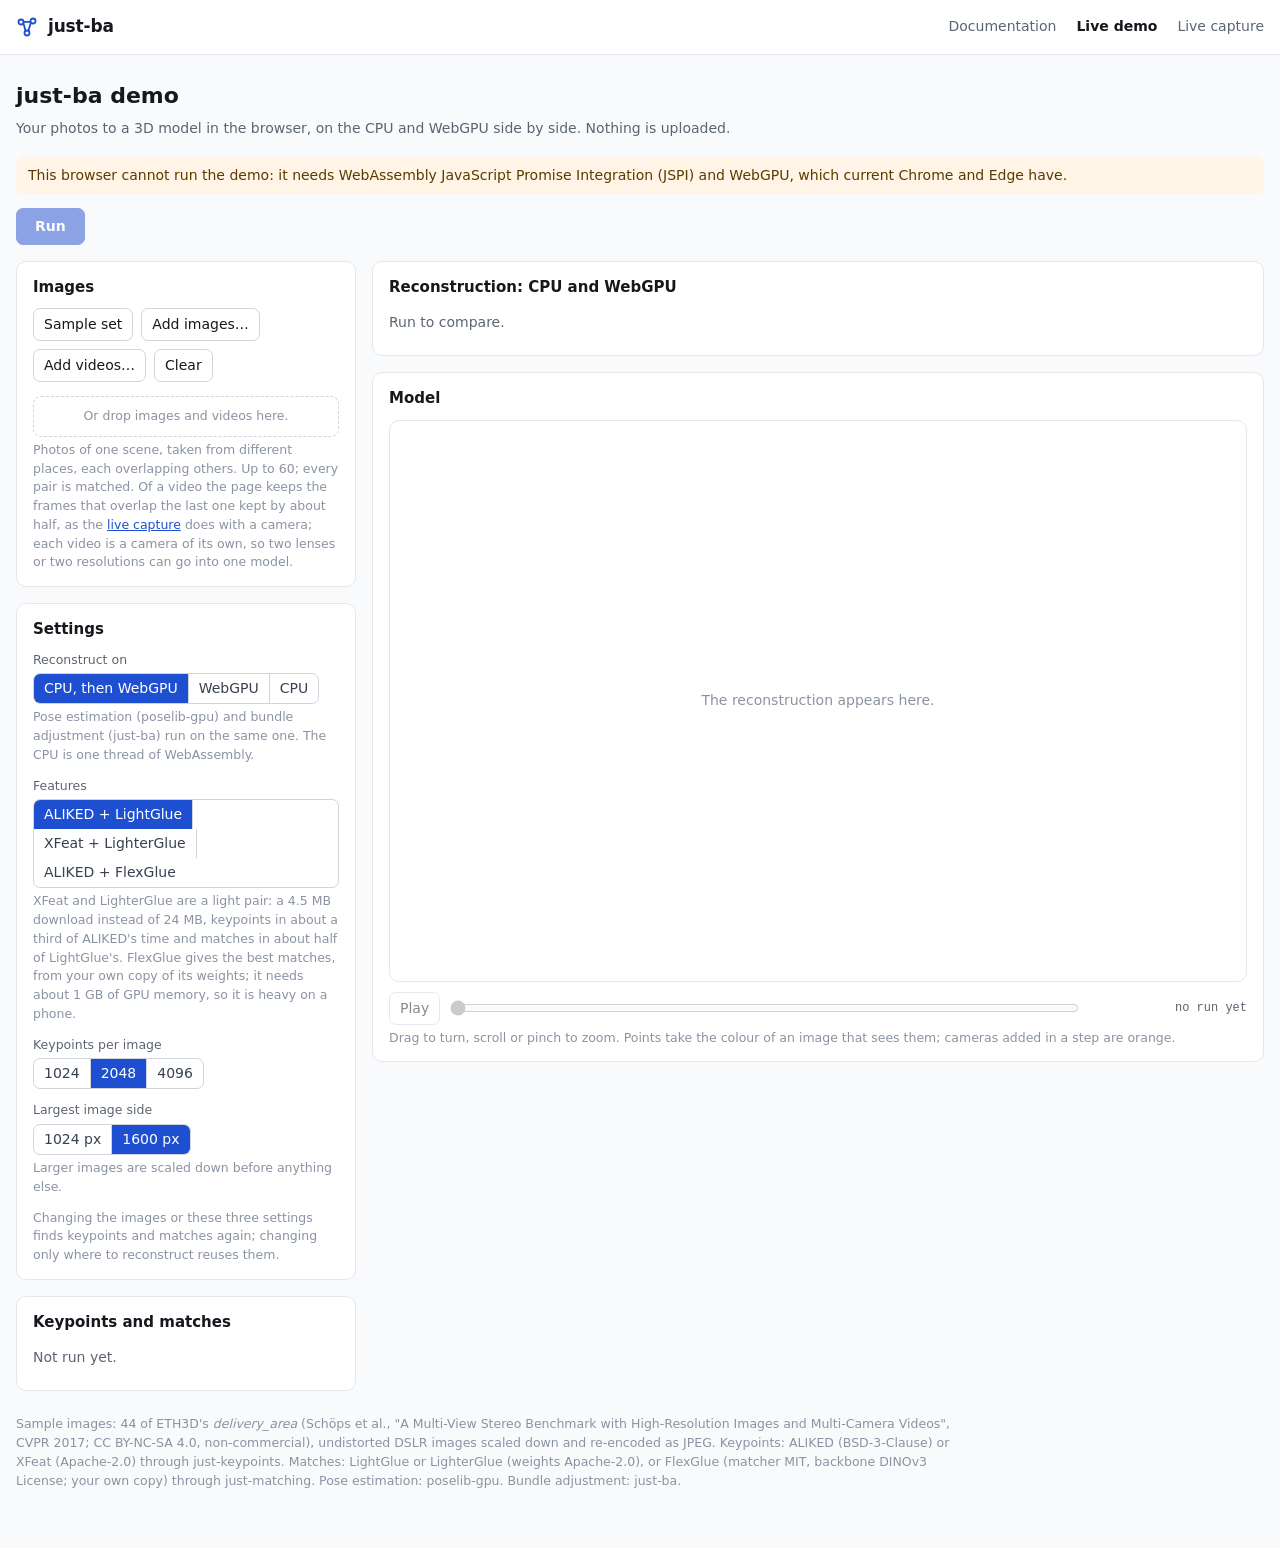
==== commit cf1cc5c7: "Live demo: videos in, a camera per video, per-camera focal search (D167, D168) - The live demo takes" ====
--- a/demo/web/index.html
+++ b/demo/web/index.html
@@ -225,7 +225,7 @@
           <span class="label">Largest image side</span>
           <div class="seg">
             <label><input type="radio" name="side" value="1024">1024 px</label>
-            <label><input type="radio" name="side" value="1280" checked>1280 px</label>
+            <label><input type="radio" name="side" value="1600" checked>1600 px</label>
           </div>
           <p class="hint">Larger images are scaled down before anything else.</p>
         </div>
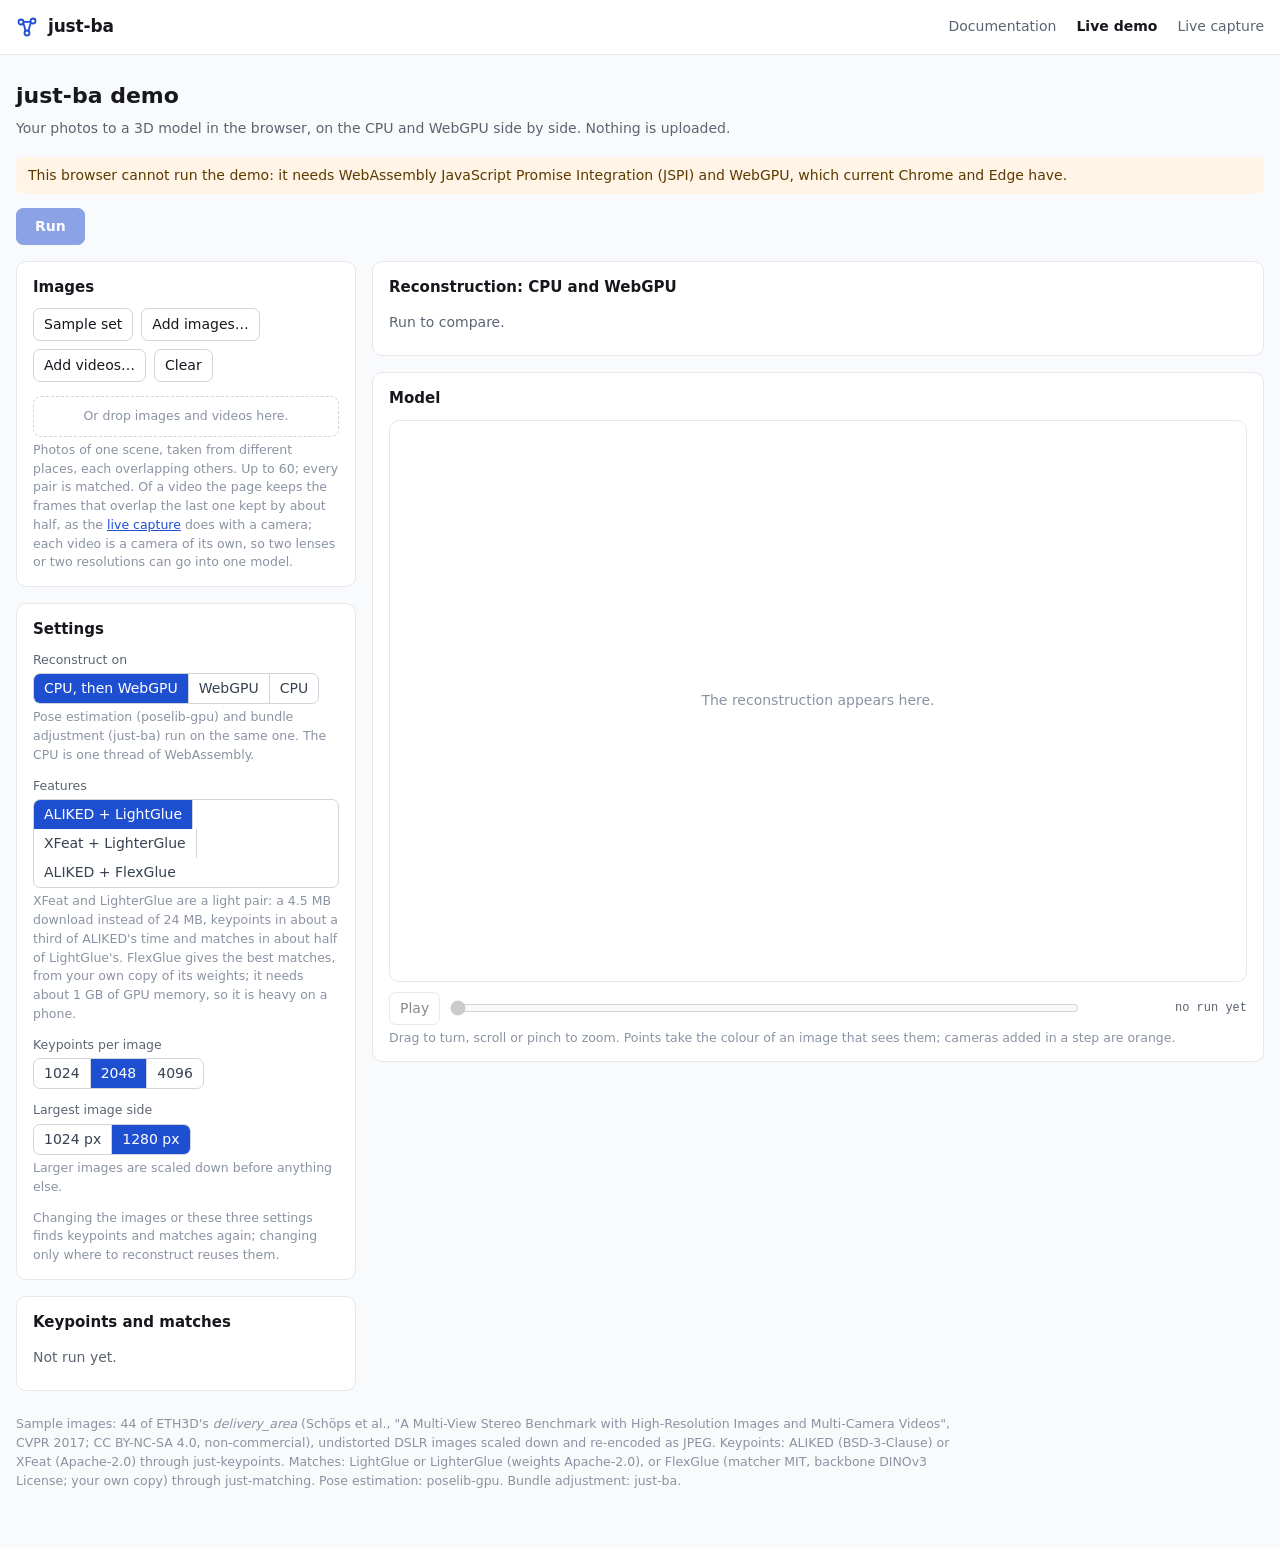
==== commit c0b4d539: "Merge pull request #30 from manlito/wt/video-input-demo Live demo: videos in, a camera per video, pe" ====
--- a/demo/web/index.html
+++ b/demo/web/index.html
@@ -225,7 +225,7 @@
           <span class="label">Largest image side</span>
           <div class="seg">
             <label><input type="radio" name="side" value="1024">1024 px</label>
-            <label><input type="radio" name="side" value="1600" checked>1600 px</label>
+            <label><input type="radio" name="side" value="1280" checked>1280 px</label>
           </div>
           <p class="hint">Larger images are scaled down before anything else.</p>
         </div>
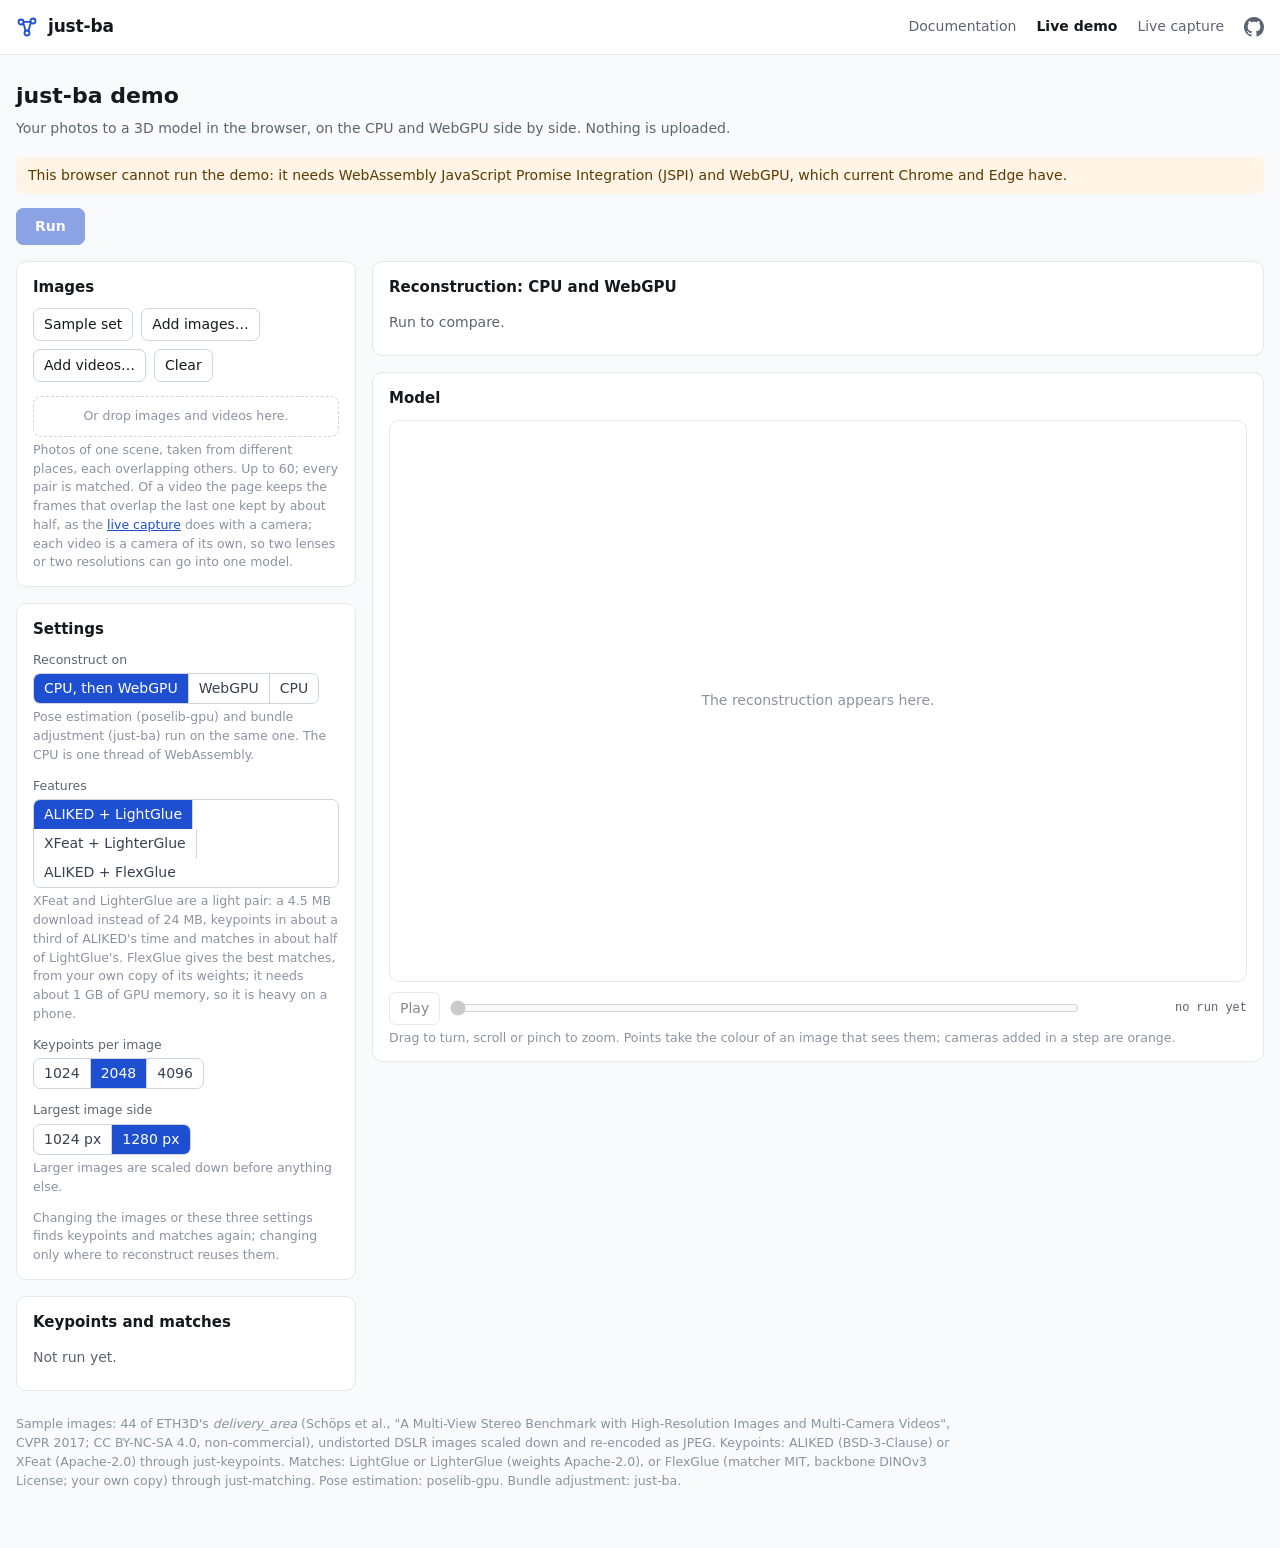
==== commit 28824875: "Docs: show the released version, GitHub link; no release for docs-only pushes The site showed projec" ====
--- a/demo/web/index.html
+++ b/demo/web/index.html
@@ -42,6 +42,8 @@
   .jb-grow { flex: 1 1 60px; }
   a.jb-toplink { font-size: 14px; color: var(--muted); }
   a.jb-toplink[aria-current="page"] { color: var(--text); font-weight: 600; }
+  a.jb-gh, a.jb-gh:visited { display: inline-flex; align-items: center; color: var(--muted); }
+  .jb-top a.jb-gh:hover { text-decoration: none; color: var(--text); }
 
   main { max-width: 1320px; margin: 0 auto; padding: 24px 16px 48px; }
   h1 { color: var(--text); font-size: 22px; margin: 0 0 6px; }
@@ -130,6 +132,7 @@
     <a class="jb-toplink" href="../index.html">Documentation</a>
     <a class="jb-toplink" href="index.html" aria-current="page">Live demo</a>
     <a class="jb-toplink" href="capture.html">Live capture</a>
+    <a class="jb-toplink jb-gh" href="https://github.com/manlito/just-ba" title="just-ba on GitHub" aria-label="just-ba on GitHub"><svg width="20" height="20" viewBox="0 0 16 16" aria-hidden="true" fill="currentColor"><path d="M8 0C3.58 0 0 3.58 0 8c0 3.54 2.29 6.53 5.47 7.59.4.07.55-.17.55-.38 0-.19-.01-.82-.01-1.49-2.01.37-2.53-.49-2.69-.94-.09-.23-.48-.94-.82-1.13-.28-.15-.68-.52-.01-.53.63-.01 1.08.58 1.23.82.72 1.21 1.87.87 2.33.66.07-.52.28-.87.51-1.07-1.78-.2-3.64-.89-3.64-3.95 0-.87.31-1.59.82-2.15-.08-.2-.36-1.02.08-2.12 0 0 .67-.21 2.2.82.64-.18 1.32-.27 2-.27.68 0 1.36.09 2 .27 1.53-1.04 2.2-.82 2.2-.82.44 1.1.16 1.92.08 2.12.51.56.82 1.27.82 2.15 0 3.07-1.87 3.75-3.65 3.95.29.25.54.73.54 1.48 0 1.07-.01 1.93-.01 2.2 0 .21.15.46.55.38A8.013 8.013 0 0016 8c0-4.42-3.58-8-8-8z"></path></svg></a>
   </div>
 </header>
 
